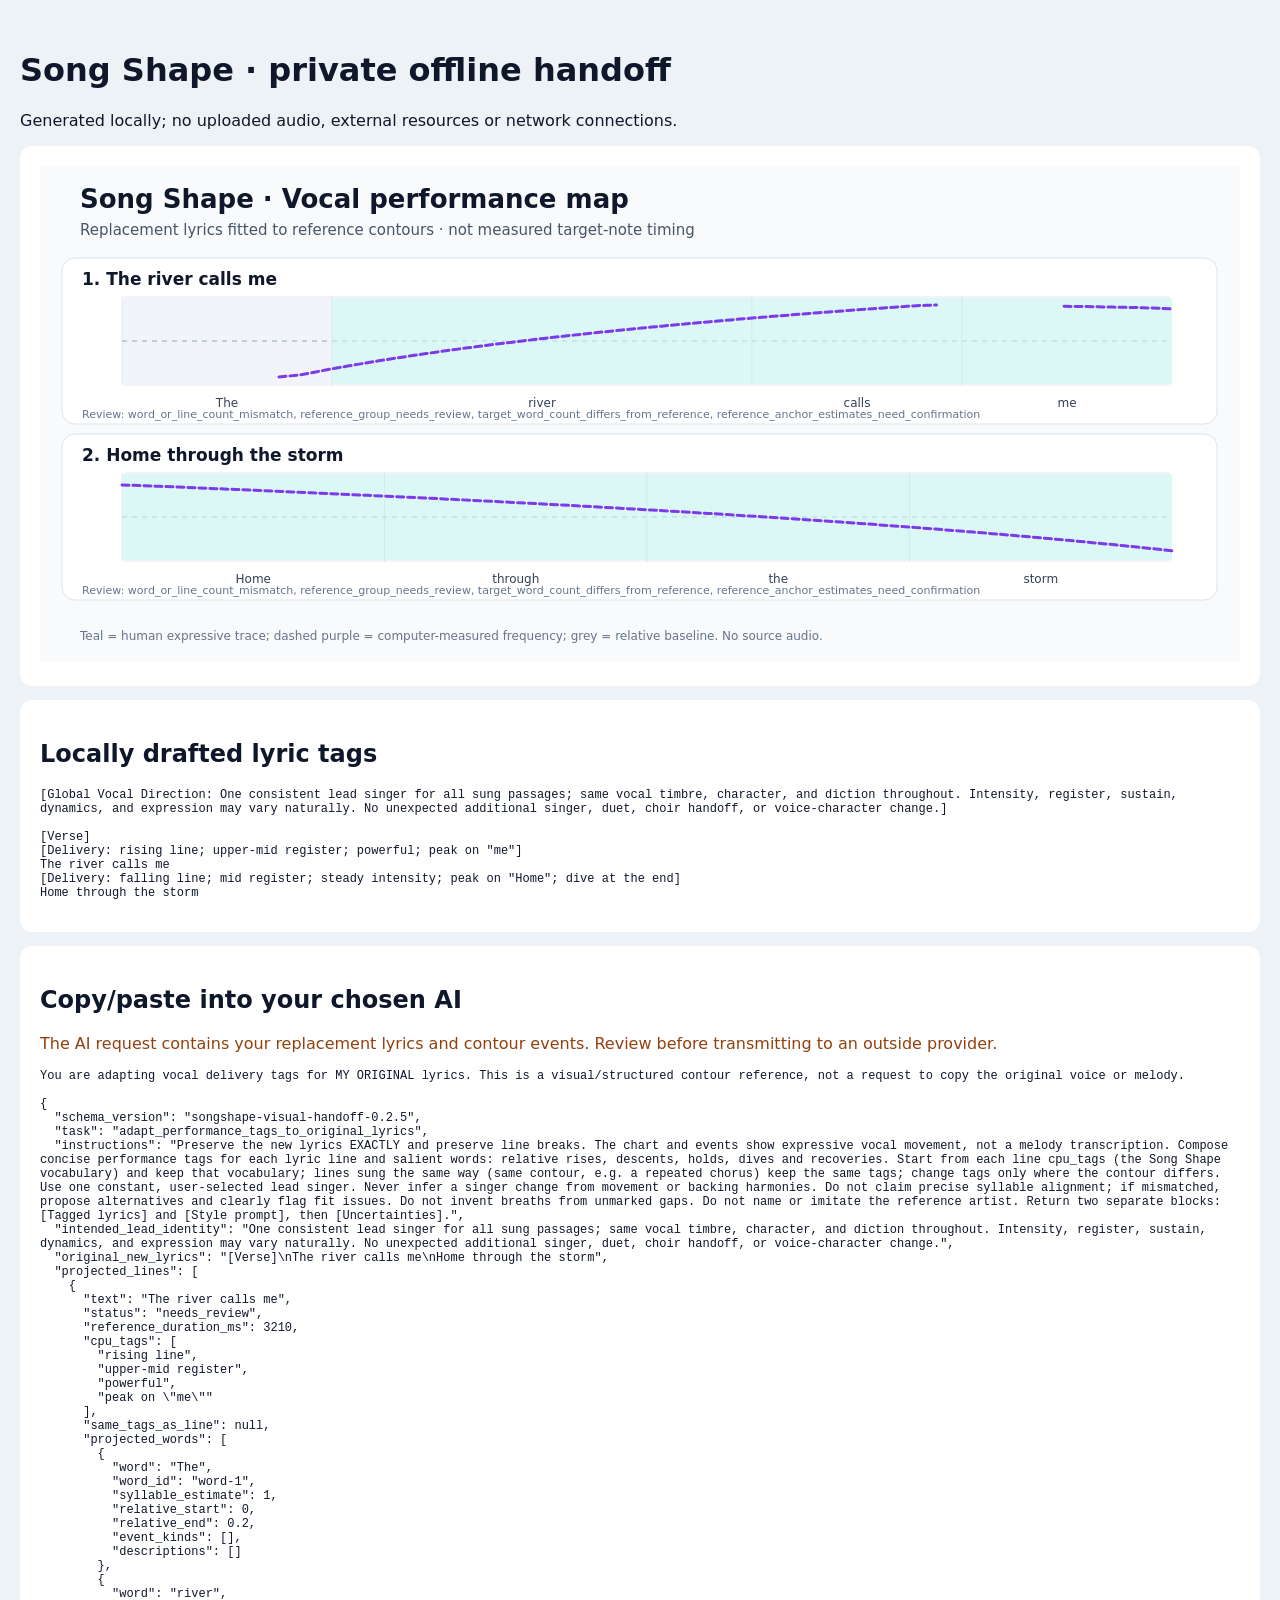
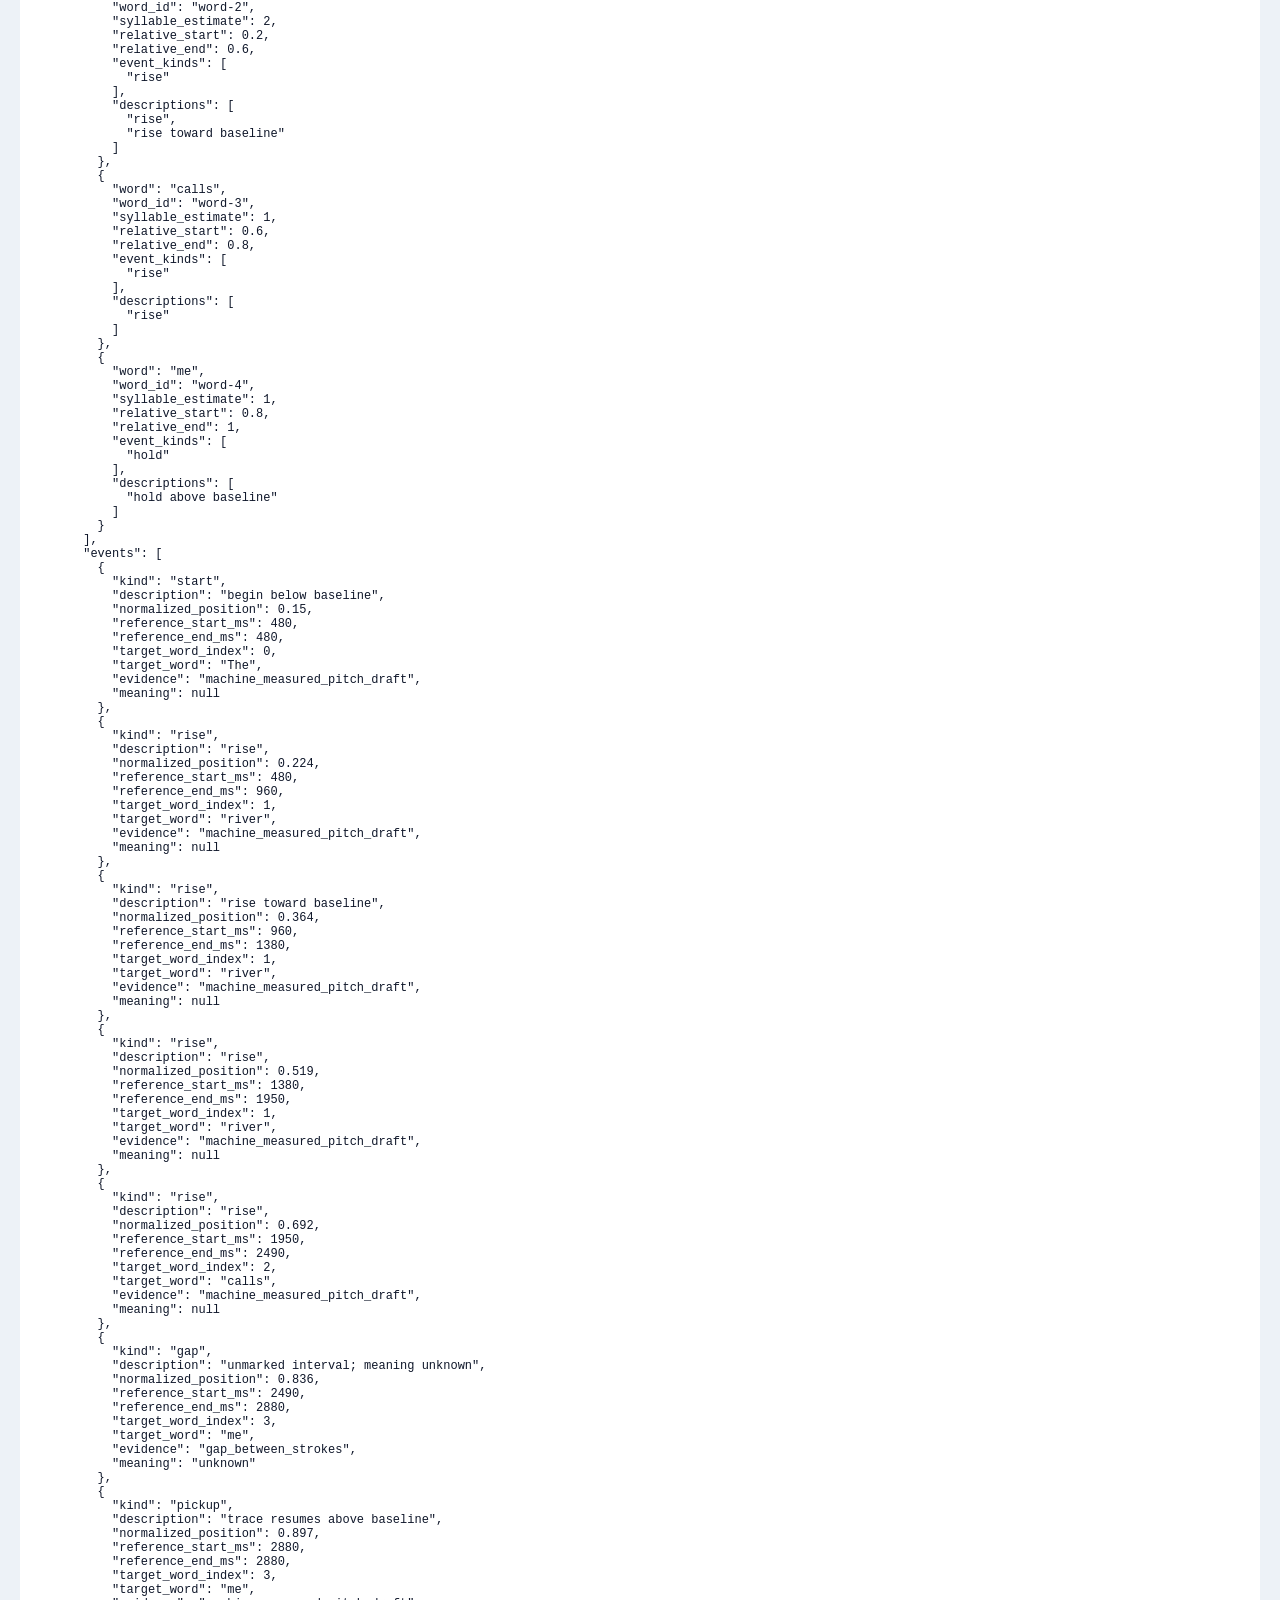
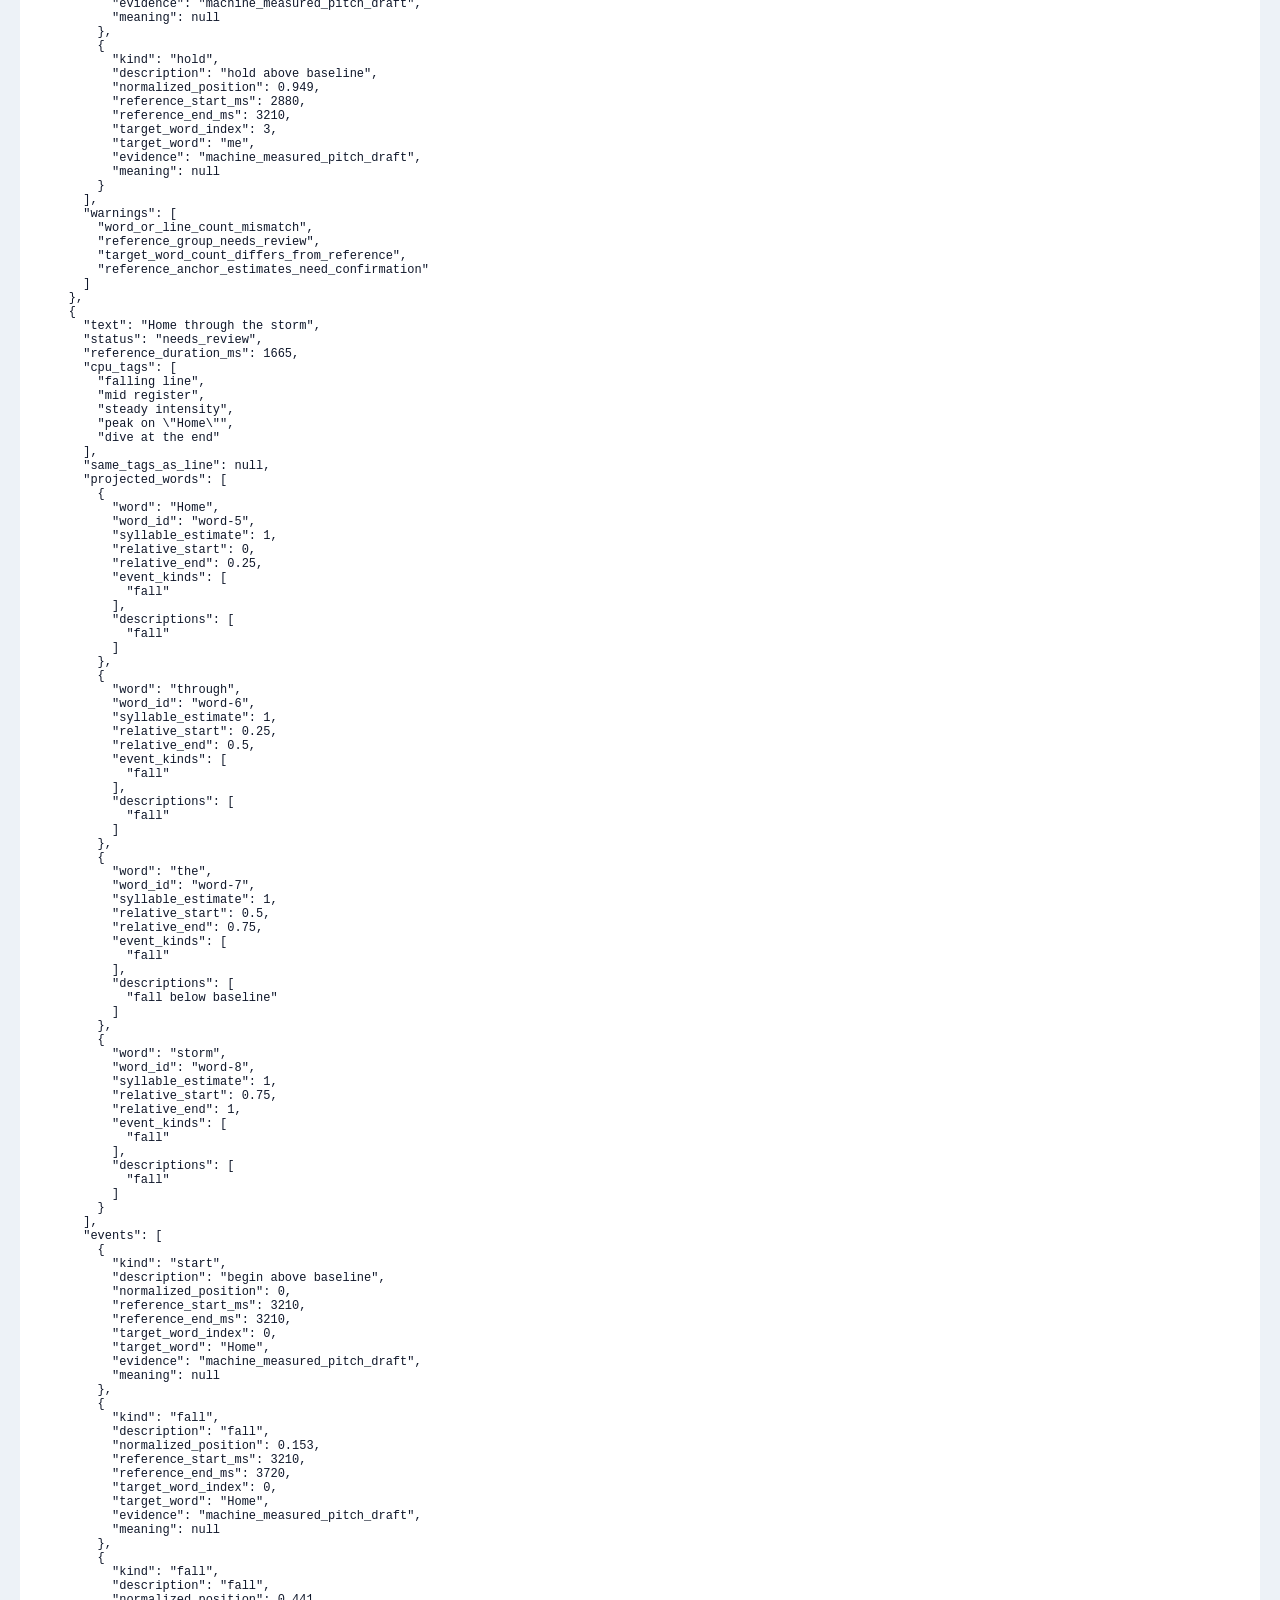
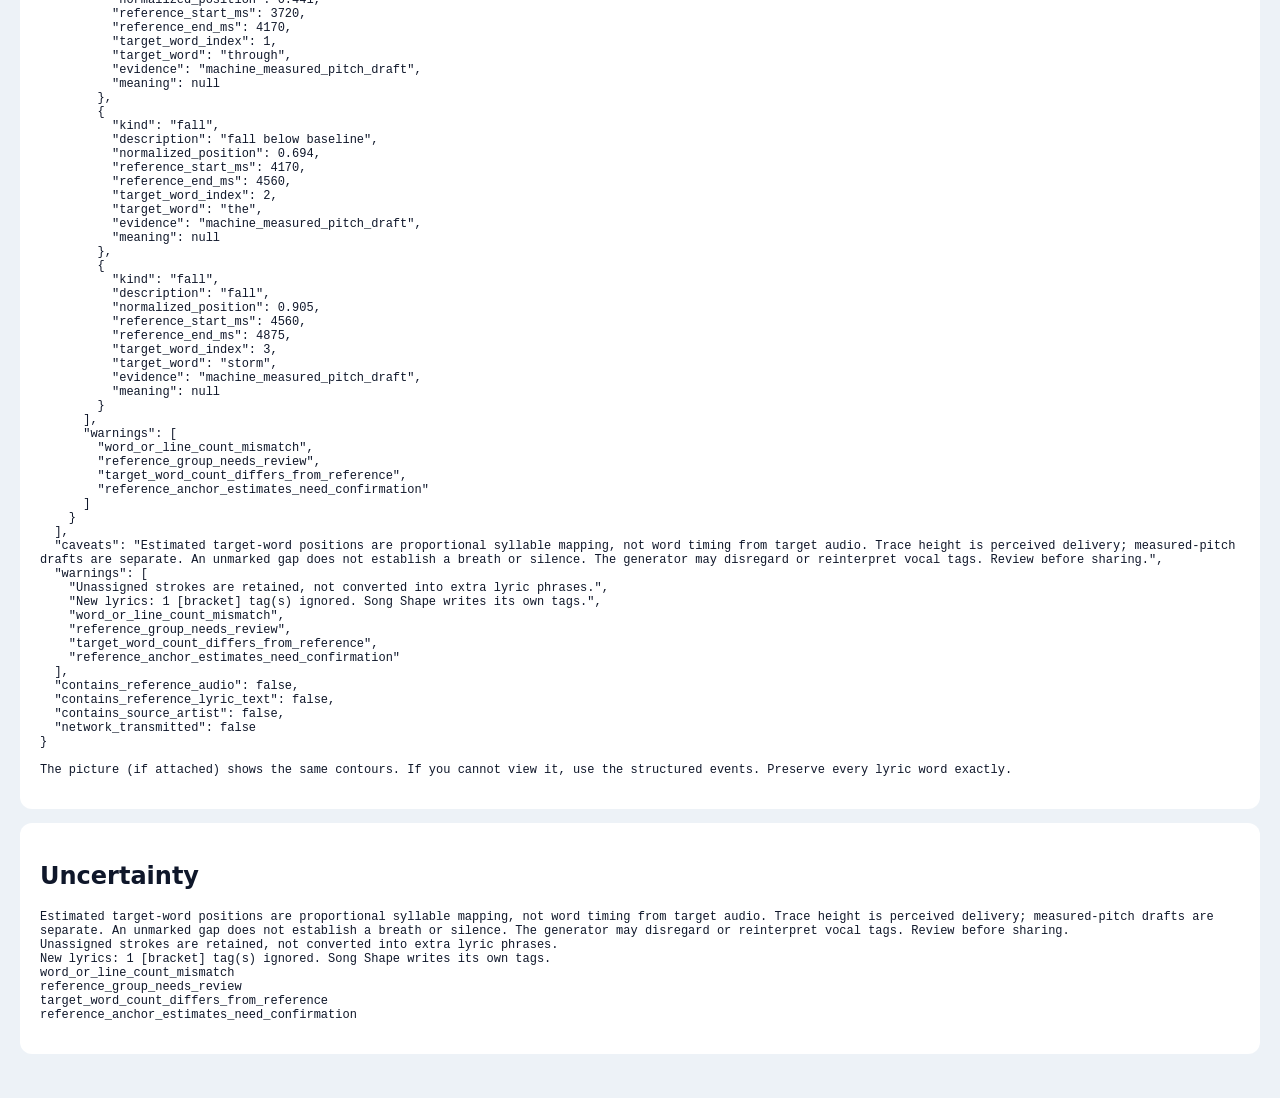
==== examples/automatic_demo/output/visual-handoff.html @ d505b474 "Song Shape v0.2.9 — first public release" ====
<!DOCTYPE html><html lang="en"><meta charset="utf-8"><title>Song Shape - visual vocal map</title><style>body{font-family:system-ui, sans-serif;background:#edf2f7;color:#0f172a;margin:20px auto;max-width:1240px;padding:10px}section{background:white;padding:20px;margin:14px 0;border-radius:12px}svg{width:100%;height:auto}pre{white-space:pre-wrap;overflow-wrap:anywhere;font-size:12px}.note{color:#92400e}</style><main><h1>Song Shape · private offline handoff</h1><p>Generated locally; no uploaded audio, external resources or network connections.</p><section><svg xmlns="http://www.w3.org/2000/svg" width="1200" height="496" viewBox="0 0 1200 496" role="img" aria-label="Song Shape expressive vocal contour for original lyrics">
<rect width="100%" height="100%" fill="#f8fafc"/>
<text x="40" y="42" font-size="26" font-weight="700" fill="#0f172a">Song Shape · Vocal performance map</text>
<text x="40" y="69" font-size="15" fill="#475569">Replacement lyrics fitted to reference contours · not measured target-note timing</text>
<rect x="22" y="92" width="1155" height="166" rx="13" fill="white" stroke="#dce5ed"/>
<text x="42" y="119" font-size="17" font-weight="600" fill="#0f172a">1. The river calls me</text>
<rect x="82" y="130" width="1050" height="90" rx="5" fill="#f1f5f9"/>
<path d="M82 175 H1132" stroke="#94a3b8" stroke-dasharray="5 5"/>
<line x1="82" y1="130" x2="82" y2="220" stroke="#64748b" stroke-opacity="0.13"/>
<line x1="292" y1="130" x2="292" y2="220" stroke="#64748b" stroke-opacity="0.13"/>
<rect x="292" y="132" width="420" height="86" fill="#ccfbf1" opacity="0.55"/>
<line x1="712" y1="130" x2="712" y2="220" stroke="#64748b" stroke-opacity="0.13"/>
<rect x="712" y="132" width="210" height="86" fill="#ccfbf1" opacity="0.55"/>
<line x1="922" y1="130" x2="922" y2="220" stroke="#64748b" stroke-opacity="0.13"/>
<rect x="922" y="132" width="210" height="86" fill="#ccfbf1" opacity="0.55"/>
<path d="M239.009 210.888 L248.822 209.981 L258.636 209.043 L268.449 207.335 L278.262 205.439 L288.075 203.591 L297.888 201.797 L307.701 200.057 L317.514 198.356 L327.327 196.697 L337.14 195.081 L346.953 193.506 L356.766 191.965 L366.579 190.463 L376.393 188.997 L386.206 187.559 L396.019 186.152 L405.832 184.776 L415.645 183.431 L425.458 182.108 L435.271 180.816 L445.084 179.55 L454.897 178.305 L464.71 177.084 L474.523 175.886 L484.336 174.711 L494.15 173.554 L503.963 172.42 L513.776 171.303 L523.589 170.206 L533.402 169.127 L543.215 168.067 L553.028 167.021 L562.841 165.995 L572.654 164.983 L582.467 163.986 L592.28 163.005 L602.093 162.039 L611.907 161.086 L621.72 160.147 L631.533 159.223 L641.346 158.31 L651.159 157.412 L660.972 156.525 L670.785 155.65 L680.598 154.786 L690.411 153.934 L700.224 153.091 L710.037 152.261 L719.85 151.441 L729.664 150.632 L739.477 149.833 L749.29 149.044 L759.103 148.262 L768.916 147.492 L778.729 146.729 L788.542 145.975 L798.355 145.23 L808.168 144.494 L817.981 143.766 L827.794 143.047 L837.607 142.334 L847.421 141.629 L857.234 140.932 L867.047 140.28 L876.86 139.65 L886.673 139.333 L896.486 139.032 M1024.056 140.347 L1033.869 140.439 L1043.682 140.533 L1053.495 140.714 L1063.308 140.907 L1073.121 141.1 L1082.935 141.295 L1092.748 141.483 L1102.561 141.718 L1112.374 142.024 L1122.187 142.439 L1132 142.965" fill="none" stroke="#7c3aed" stroke-width="3" stroke-dasharray="7 4" stroke-linecap="round"/>
<text x="187" y="241" text-anchor="middle" font-size="12" fill="#334155">The</text>
<text x="502" y="241" text-anchor="middle" font-size="12" fill="#334155">river</text>
<text x="817" y="241" text-anchor="middle" font-size="12" fill="#334155">calls</text>
<text x="1027" y="241" text-anchor="middle" font-size="12" fill="#334155">me</text>
<text x="42" y="252" font-size="11" fill="#64748b">Review: word_or_line_count_mismatch, reference_group_needs_review, target_word_count_differs_from_reference, reference_anchor_estimates_need_confirmation</text>
<rect x="22" y="268" width="1155" height="166" rx="13" fill="white" stroke="#dce5ed"/>
<text x="42" y="295" font-size="17" font-weight="600" fill="#0f172a">2. Home through the storm</text>
<rect x="82" y="306" width="1050" height="90" rx="5" fill="#f1f5f9"/>
<path d="M82 351 H1132" stroke="#94a3b8" stroke-dasharray="5 5"/>
<line x1="82" y1="306" x2="82" y2="396" stroke="#64748b" stroke-opacity="0.13"/>
<rect x="82" y="308" width="262.5" height="86" fill="#ccfbf1" opacity="0.55"/>
<line x1="344.5" y1="306" x2="344.5" y2="396" stroke="#64748b" stroke-opacity="0.13"/>
<rect x="344.5" y="308" width="262.5" height="86" fill="#ccfbf1" opacity="0.55"/>
<line x1="607" y1="306" x2="607" y2="396" stroke="#64748b" stroke-opacity="0.13"/>
<rect x="607" y="308" width="262.5" height="86" fill="#ccfbf1" opacity="0.55"/>
<line x1="869.5" y1="306" x2="869.5" y2="396" stroke="#64748b" stroke-opacity="0.13"/>
<rect x="869.5" y="308" width="262.5" height="86" fill="#ccfbf1" opacity="0.55"/>
<path d="M82 318.965 L100.919 319.612 L119.838 320.33 L138.757 321.096 L157.676 321.873 L176.595 322.661 L195.514 323.459 L214.432 324.265 L233.351 325.082 L252.27 325.909 L271.189 326.747 L290.108 327.596 L309.027 328.457 L327.946 329.328 L346.865 330.211 L365.784 331.105 L384.703 332.012 L403.622 332.932 L422.541 333.867 L441.459 334.815 L460.378 335.779 L479.297 336.756 L498.216 337.747 L517.135 338.752 L536.054 339.775 L554.973 340.813 L573.892 341.869 L592.811 342.941 L611.73 344.033 L630.649 345.143 L649.568 346.272 L668.486 347.422 L687.405 348.593 L706.324 349.784 L725.243 350.997 L744.162 352.231 L763.081 353.491 L782 354.776 L800.919 356.089 L819.838 357.428 L838.757 358.798 L857.676 360.195 L876.595 361.622 L895.514 363.079 L914.432 364.57 L933.351 366.098 L952.27 367.662 L971.189 369.262 L990.108 370.909 L1009.027 372.594 L1027.946 374.326 L1046.865 376.106 L1065.784 377.939 L1084.703 379.82 L1103.622 381.758 L1122.541 383.748 L1132 384.777" fill="none" stroke="#7c3aed" stroke-width="3" stroke-dasharray="7 4" stroke-linecap="round"/>
<text x="213.25" y="417" text-anchor="middle" font-size="12" fill="#334155">Home</text>
<text x="475.75" y="417" text-anchor="middle" font-size="12" fill="#334155">through</text>
<text x="738.25" y="417" text-anchor="middle" font-size="12" fill="#334155">the</text>
<text x="1000.75" y="417" text-anchor="middle" font-size="12" fill="#334155">storm</text>
<text x="42" y="428" font-size="11" fill="#64748b">Review: word_or_line_count_mismatch, reference_group_needs_review, target_word_count_differs_from_reference, reference_anchor_estimates_need_confirmation</text>
<text x="40" y="474" fill="#64748b" font-size="12">Teal = human expressive trace; dashed purple = computer-measured frequency; grey = relative baseline. No source audio.</text></svg></section><section><h2>Locally drafted lyric tags</h2><pre>[Global Vocal Direction: One consistent lead singer for all sung passages; same vocal timbre, character, and diction throughout. Intensity, register, sustain, dynamics, and expression may vary naturally. No unexpected additional singer, duet, choir handoff, or voice-character change.]

[Verse]
[Delivery: rising line; upper-mid register; powerful; peak on &quot;me&quot;]
The river calls me
[Delivery: falling line; mid register; steady intensity; peak on &quot;Home&quot;; dive at the end]
Home through the storm</pre></section><section><h2>Copy/paste into your chosen AI</h2><p class="note">The AI request contains your replacement lyrics and contour events. Review before transmitting to an outside provider.</p><pre>You are adapting vocal delivery tags for MY ORIGINAL lyrics. This is a visual/structured contour reference, not a request to copy the original voice or melody.

{
  &quot;schema_version&quot;: &quot;songshape-visual-handoff-0.2.5&quot;,
  &quot;task&quot;: &quot;adapt_performance_tags_to_original_lyrics&quot;,
  &quot;instructions&quot;: &quot;Preserve the new lyrics EXACTLY and preserve line breaks. The chart and events show expressive vocal movement, not a melody transcription. Compose concise performance tags for each lyric line and salient words: relative rises, descents, holds, dives and recoveries. Start from each line cpu_tags (the Song Shape vocabulary) and keep that vocabulary; lines sung the same way (same contour, e.g. a repeated chorus) keep the same tags; change tags only where the contour differs. Use one constant, user-selected lead singer. Never infer a singer change from movement or backing harmonies. Do not claim precise syllable alignment; if mismatched, propose alternatives and clearly flag fit issues. Do not invent breaths from unmarked gaps. Do not name or imitate the reference artist. Return two separate blocks: [Tagged lyrics] and [Style prompt], then [Uncertainties].&quot;,
  &quot;intended_lead_identity&quot;: &quot;One consistent lead singer for all sung passages; same vocal timbre, character, and diction throughout. Intensity, register, sustain, dynamics, and expression may vary naturally. No unexpected additional singer, duet, choir handoff, or voice-character change.&quot;,
  &quot;original_new_lyrics&quot;: &quot;[Verse]\nThe river calls me\nHome through the storm&quot;,
  &quot;projected_lines&quot;: [
    {
      &quot;text&quot;: &quot;The river calls me&quot;,
      &quot;status&quot;: &quot;needs_review&quot;,
      &quot;reference_duration_ms&quot;: 3210,
      &quot;cpu_tags&quot;: [
        &quot;rising line&quot;,
        &quot;upper-mid register&quot;,
        &quot;powerful&quot;,
        &quot;peak on \&quot;me\&quot;&quot;
      ],
      &quot;same_tags_as_line&quot;: null,
      &quot;projected_words&quot;: [
        {
          &quot;word&quot;: &quot;The&quot;,
          &quot;word_id&quot;: &quot;word-1&quot;,
          &quot;syllable_estimate&quot;: 1,
          &quot;relative_start&quot;: 0,
          &quot;relative_end&quot;: 0.2,
          &quot;event_kinds&quot;: [],
          &quot;descriptions&quot;: []
        },
        {
          &quot;word&quot;: &quot;river&quot;,
          &quot;word_id&quot;: &quot;word-2&quot;,
          &quot;syllable_estimate&quot;: 2,
          &quot;relative_start&quot;: 0.2,
          &quot;relative_end&quot;: 0.6,
          &quot;event_kinds&quot;: [
            &quot;rise&quot;
          ],
          &quot;descriptions&quot;: [
            &quot;rise&quot;,
            &quot;rise toward baseline&quot;
          ]
        },
        {
          &quot;word&quot;: &quot;calls&quot;,
          &quot;word_id&quot;: &quot;word-3&quot;,
          &quot;syllable_estimate&quot;: 1,
          &quot;relative_start&quot;: 0.6,
          &quot;relative_end&quot;: 0.8,
          &quot;event_kinds&quot;: [
            &quot;rise&quot;
          ],
          &quot;descriptions&quot;: [
            &quot;rise&quot;
          ]
        },
        {
          &quot;word&quot;: &quot;me&quot;,
          &quot;word_id&quot;: &quot;word-4&quot;,
          &quot;syllable_estimate&quot;: 1,
          &quot;relative_start&quot;: 0.8,
          &quot;relative_end&quot;: 1,
          &quot;event_kinds&quot;: [
            &quot;hold&quot;
          ],
          &quot;descriptions&quot;: [
            &quot;hold above baseline&quot;
          ]
        }
      ],
      &quot;events&quot;: [
        {
          &quot;kind&quot;: &quot;start&quot;,
          &quot;description&quot;: &quot;begin below baseline&quot;,
          &quot;normalized_position&quot;: 0.15,
          &quot;reference_start_ms&quot;: 480,
          &quot;reference_end_ms&quot;: 480,
          &quot;target_word_index&quot;: 0,
          &quot;target_word&quot;: &quot;The&quot;,
          &quot;evidence&quot;: &quot;machine_measured_pitch_draft&quot;,
          &quot;meaning&quot;: null
        },
        {
          &quot;kind&quot;: &quot;rise&quot;,
          &quot;description&quot;: &quot;rise&quot;,
          &quot;normalized_position&quot;: 0.224,
          &quot;reference_start_ms&quot;: 480,
          &quot;reference_end_ms&quot;: 960,
          &quot;target_word_index&quot;: 1,
          &quot;target_word&quot;: &quot;river&quot;,
          &quot;evidence&quot;: &quot;machine_measured_pitch_draft&quot;,
          &quot;meaning&quot;: null
        },
        {
          &quot;kind&quot;: &quot;rise&quot;,
          &quot;description&quot;: &quot;rise toward baseline&quot;,
          &quot;normalized_position&quot;: 0.364,
          &quot;reference_start_ms&quot;: 960,
          &quot;reference_end_ms&quot;: 1380,
          &quot;target_word_index&quot;: 1,
          &quot;target_word&quot;: &quot;river&quot;,
          &quot;evidence&quot;: &quot;machine_measured_pitch_draft&quot;,
          &quot;meaning&quot;: null
        },
        {
          &quot;kind&quot;: &quot;rise&quot;,
          &quot;description&quot;: &quot;rise&quot;,
          &quot;normalized_position&quot;: 0.519,
          &quot;reference_start_ms&quot;: 1380,
          &quot;reference_end_ms&quot;: 1950,
          &quot;target_word_index&quot;: 1,
          &quot;target_word&quot;: &quot;river&quot;,
          &quot;evidence&quot;: &quot;machine_measured_pitch_draft&quot;,
          &quot;meaning&quot;: null
        },
        {
          &quot;kind&quot;: &quot;rise&quot;,
          &quot;description&quot;: &quot;rise&quot;,
          &quot;normalized_position&quot;: 0.692,
          &quot;reference_start_ms&quot;: 1950,
          &quot;reference_end_ms&quot;: 2490,
          &quot;target_word_index&quot;: 2,
          &quot;target_word&quot;: &quot;calls&quot;,
          &quot;evidence&quot;: &quot;machine_measured_pitch_draft&quot;,
          &quot;meaning&quot;: null
        },
        {
          &quot;kind&quot;: &quot;gap&quot;,
          &quot;description&quot;: &quot;unmarked interval; meaning unknown&quot;,
          &quot;normalized_position&quot;: 0.836,
          &quot;reference_start_ms&quot;: 2490,
          &quot;reference_end_ms&quot;: 2880,
          &quot;target_word_index&quot;: 3,
          &quot;target_word&quot;: &quot;me&quot;,
          &quot;evidence&quot;: &quot;gap_between_strokes&quot;,
          &quot;meaning&quot;: &quot;unknown&quot;
        },
        {
          &quot;kind&quot;: &quot;pickup&quot;,
          &quot;description&quot;: &quot;trace resumes above baseline&quot;,
          &quot;normalized_position&quot;: 0.897,
          &quot;reference_start_ms&quot;: 2880,
          &quot;reference_end_ms&quot;: 2880,
          &quot;target_word_index&quot;: 3,
          &quot;target_word&quot;: &quot;me&quot;,
          &quot;evidence&quot;: &quot;machine_measured_pitch_draft&quot;,
          &quot;meaning&quot;: null
        },
        {
          &quot;kind&quot;: &quot;hold&quot;,
          &quot;description&quot;: &quot;hold above baseline&quot;,
          &quot;normalized_position&quot;: 0.949,
          &quot;reference_start_ms&quot;: 2880,
          &quot;reference_end_ms&quot;: 3210,
          &quot;target_word_index&quot;: 3,
          &quot;target_word&quot;: &quot;me&quot;,
          &quot;evidence&quot;: &quot;machine_measured_pitch_draft&quot;,
          &quot;meaning&quot;: null
        }
      ],
      &quot;warnings&quot;: [
        &quot;word_or_line_count_mismatch&quot;,
        &quot;reference_group_needs_review&quot;,
        &quot;target_word_count_differs_from_reference&quot;,
        &quot;reference_anchor_estimates_need_confirmation&quot;
      ]
    },
    {
      &quot;text&quot;: &quot;Home through the storm&quot;,
      &quot;status&quot;: &quot;needs_review&quot;,
      &quot;reference_duration_ms&quot;: 1665,
      &quot;cpu_tags&quot;: [
        &quot;falling line&quot;,
        &quot;mid register&quot;,
        &quot;steady intensity&quot;,
        &quot;peak on \&quot;Home\&quot;&quot;,
        &quot;dive at the end&quot;
      ],
      &quot;same_tags_as_line&quot;: null,
      &quot;projected_words&quot;: [
        {
          &quot;word&quot;: &quot;Home&quot;,
          &quot;word_id&quot;: &quot;word-5&quot;,
          &quot;syllable_estimate&quot;: 1,
          &quot;relative_start&quot;: 0,
          &quot;relative_end&quot;: 0.25,
          &quot;event_kinds&quot;: [
            &quot;fall&quot;
          ],
          &quot;descriptions&quot;: [
            &quot;fall&quot;
          ]
        },
        {
          &quot;word&quot;: &quot;through&quot;,
          &quot;word_id&quot;: &quot;word-6&quot;,
          &quot;syllable_estimate&quot;: 1,
          &quot;relative_start&quot;: 0.25,
          &quot;relative_end&quot;: 0.5,
          &quot;event_kinds&quot;: [
            &quot;fall&quot;
          ],
          &quot;descriptions&quot;: [
            &quot;fall&quot;
          ]
        },
        {
          &quot;word&quot;: &quot;the&quot;,
          &quot;word_id&quot;: &quot;word-7&quot;,
          &quot;syllable_estimate&quot;: 1,
          &quot;relative_start&quot;: 0.5,
          &quot;relative_end&quot;: 0.75,
          &quot;event_kinds&quot;: [
            &quot;fall&quot;
          ],
          &quot;descriptions&quot;: [
            &quot;fall below baseline&quot;
          ]
        },
        {
          &quot;word&quot;: &quot;storm&quot;,
          &quot;word_id&quot;: &quot;word-8&quot;,
          &quot;syllable_estimate&quot;: 1,
          &quot;relative_start&quot;: 0.75,
          &quot;relative_end&quot;: 1,
          &quot;event_kinds&quot;: [
            &quot;fall&quot;
          ],
          &quot;descriptions&quot;: [
            &quot;fall&quot;
          ]
        }
      ],
      &quot;events&quot;: [
        {
          &quot;kind&quot;: &quot;start&quot;,
          &quot;description&quot;: &quot;begin above baseline&quot;,
          &quot;normalized_position&quot;: 0,
          &quot;reference_start_ms&quot;: 3210,
          &quot;reference_end_ms&quot;: 3210,
          &quot;target_word_index&quot;: 0,
          &quot;target_word&quot;: &quot;Home&quot;,
          &quot;evidence&quot;: &quot;machine_measured_pitch_draft&quot;,
          &quot;meaning&quot;: null
        },
        {
          &quot;kind&quot;: &quot;fall&quot;,
          &quot;description&quot;: &quot;fall&quot;,
          &quot;normalized_position&quot;: 0.153,
          &quot;reference_start_ms&quot;: 3210,
          &quot;reference_end_ms&quot;: 3720,
          &quot;target_word_index&quot;: 0,
          &quot;target_word&quot;: &quot;Home&quot;,
          &quot;evidence&quot;: &quot;machine_measured_pitch_draft&quot;,
          &quot;meaning&quot;: null
        },
        {
          &quot;kind&quot;: &quot;fall&quot;,
          &quot;description&quot;: &quot;fall&quot;,
          &quot;normalized_position&quot;: 0.441,
          &quot;reference_start_ms&quot;: 3720,
          &quot;reference_end_ms&quot;: 4170,
          &quot;target_word_index&quot;: 1,
          &quot;target_word&quot;: &quot;through&quot;,
          &quot;evidence&quot;: &quot;machine_measured_pitch_draft&quot;,
          &quot;meaning&quot;: null
        },
        {
          &quot;kind&quot;: &quot;fall&quot;,
          &quot;description&quot;: &quot;fall below baseline&quot;,
          &quot;normalized_position&quot;: 0.694,
          &quot;reference_start_ms&quot;: 4170,
          &quot;reference_end_ms&quot;: 4560,
          &quot;target_word_index&quot;: 2,
          &quot;target_word&quot;: &quot;the&quot;,
          &quot;evidence&quot;: &quot;machine_measured_pitch_draft&quot;,
          &quot;meaning&quot;: null
        },
        {
          &quot;kind&quot;: &quot;fall&quot;,
          &quot;description&quot;: &quot;fall&quot;,
          &quot;normalized_position&quot;: 0.905,
          &quot;reference_start_ms&quot;: 4560,
          &quot;reference_end_ms&quot;: 4875,
          &quot;target_word_index&quot;: 3,
          &quot;target_word&quot;: &quot;storm&quot;,
          &quot;evidence&quot;: &quot;machine_measured_pitch_draft&quot;,
          &quot;meaning&quot;: null
        }
      ],
      &quot;warnings&quot;: [
        &quot;word_or_line_count_mismatch&quot;,
        &quot;reference_group_needs_review&quot;,
        &quot;target_word_count_differs_from_reference&quot;,
        &quot;reference_anchor_estimates_need_confirmation&quot;
      ]
    }
  ],
  &quot;caveats&quot;: &quot;Estimated target-word positions are proportional syllable mapping, not word timing from target audio. Trace height is perceived delivery; measured-pitch drafts are separate. An unmarked gap does not establish a breath or silence. The generator may disregard or reinterpret vocal tags. Review before sharing.&quot;,
  &quot;warnings&quot;: [
    &quot;Unassigned strokes are retained, not converted into extra lyric phrases.&quot;,
    &quot;New lyrics: 1 [bracket] tag(s) ignored. Song Shape writes its own tags.&quot;,
    &quot;word_or_line_count_mismatch&quot;,
    &quot;reference_group_needs_review&quot;,
    &quot;target_word_count_differs_from_reference&quot;,
    &quot;reference_anchor_estimates_need_confirmation&quot;
  ],
  &quot;contains_reference_audio&quot;: false,
  &quot;contains_reference_lyric_text&quot;: false,
  &quot;contains_source_artist&quot;: false,
  &quot;network_transmitted&quot;: false
}

The picture (if attached) shows the same contours. If you cannot view it, use the structured events. Preserve every lyric word exactly.</pre></section><section><h2>Uncertainty</h2><pre>Estimated target-word positions are proportional syllable mapping, not word timing from target audio. Trace height is perceived delivery; measured-pitch drafts are separate. An unmarked gap does not establish a breath or silence. The generator may disregard or reinterpret vocal tags. Review before sharing.
Unassigned strokes are retained, not converted into extra lyric phrases.
New lyrics: 1 [bracket] tag(s) ignored. Song Shape writes its own tags.
word_or_line_count_mismatch
reference_group_needs_review
target_word_count_differs_from_reference
reference_anchor_estimates_need_confirmation</pre></section></main></html>
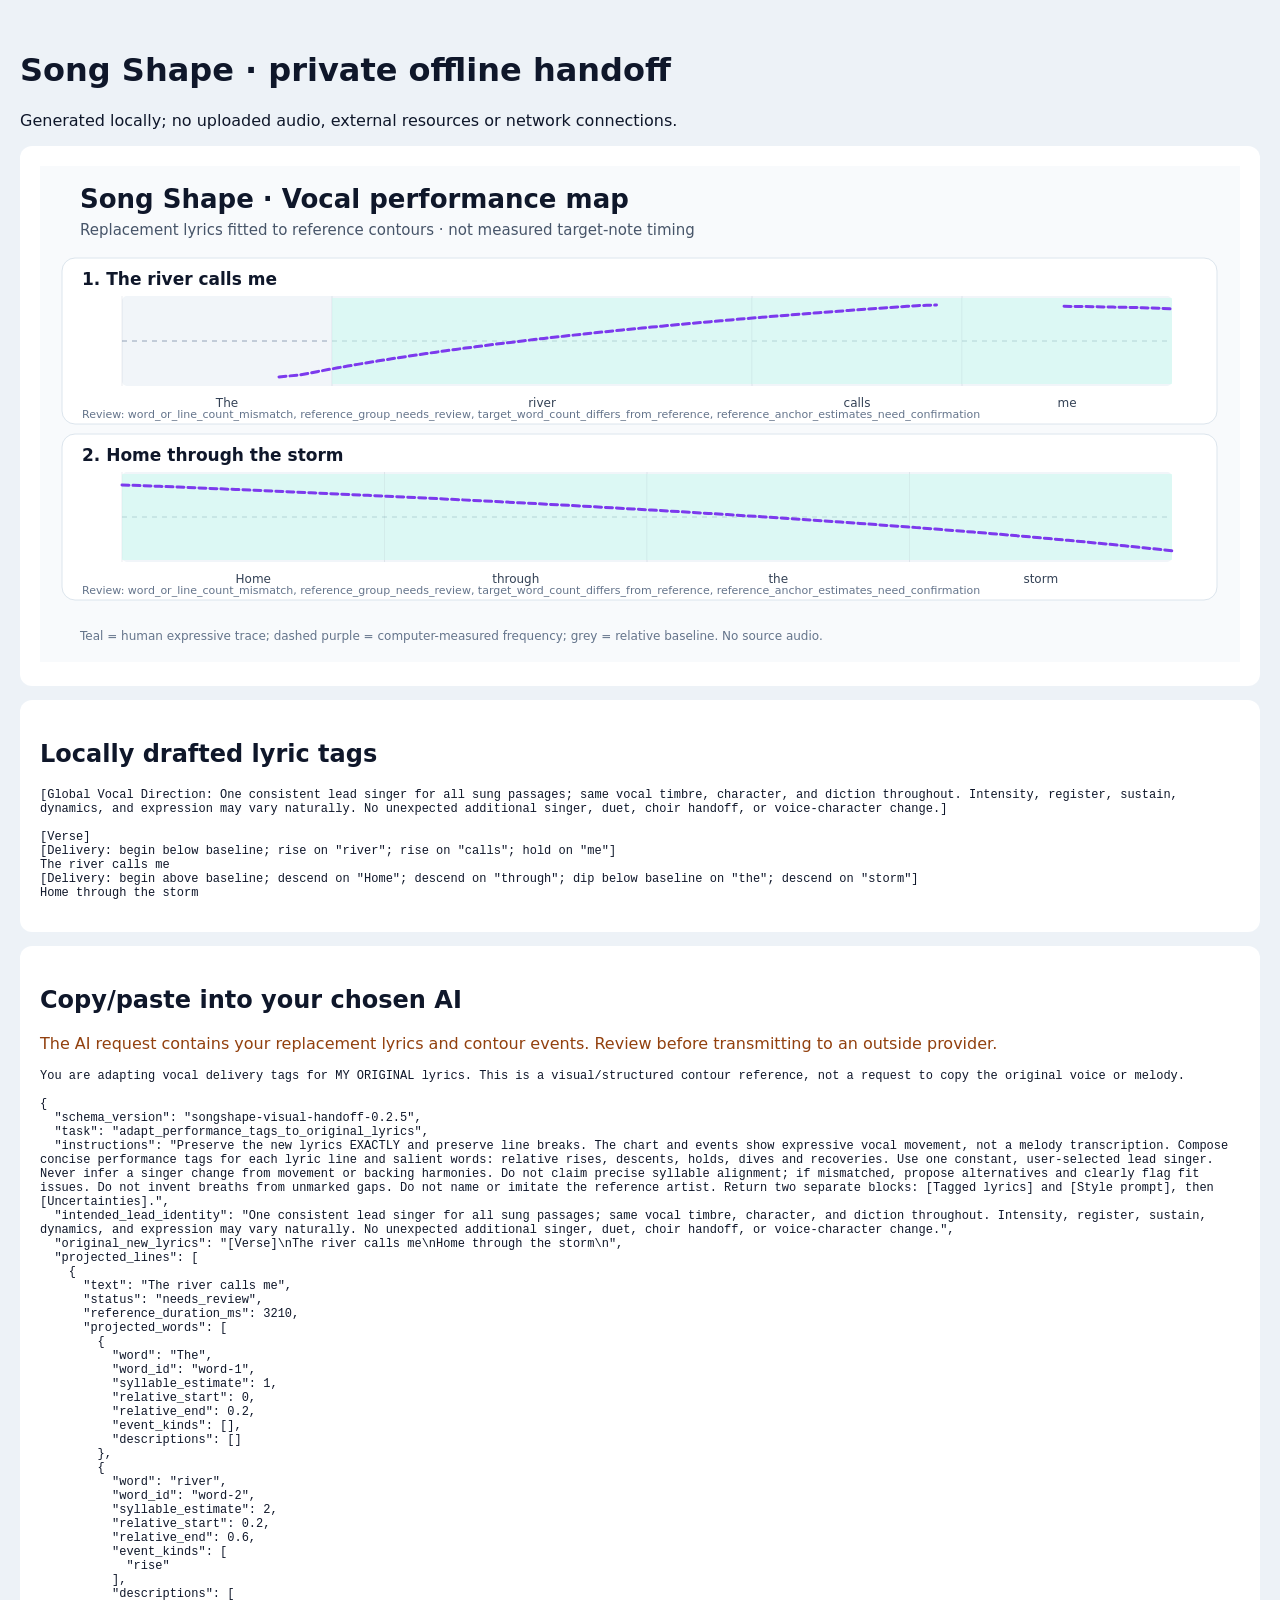
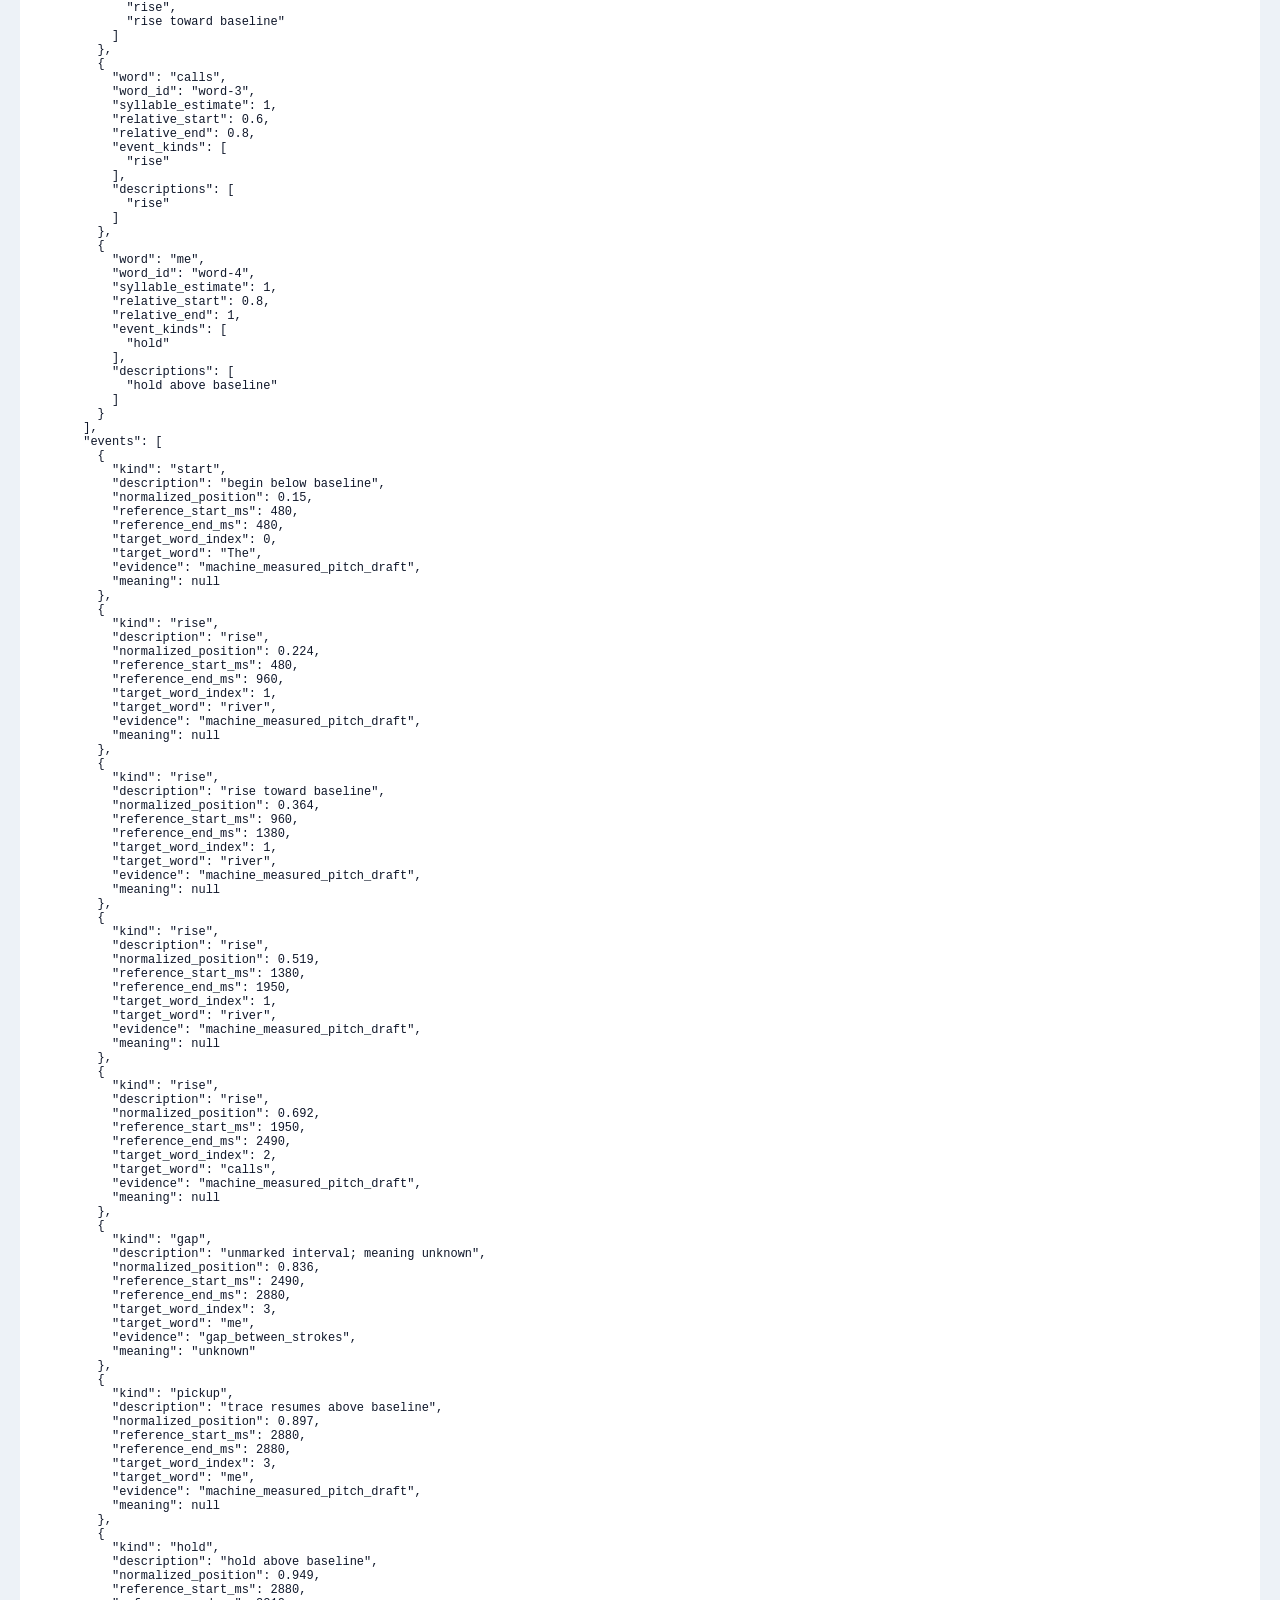
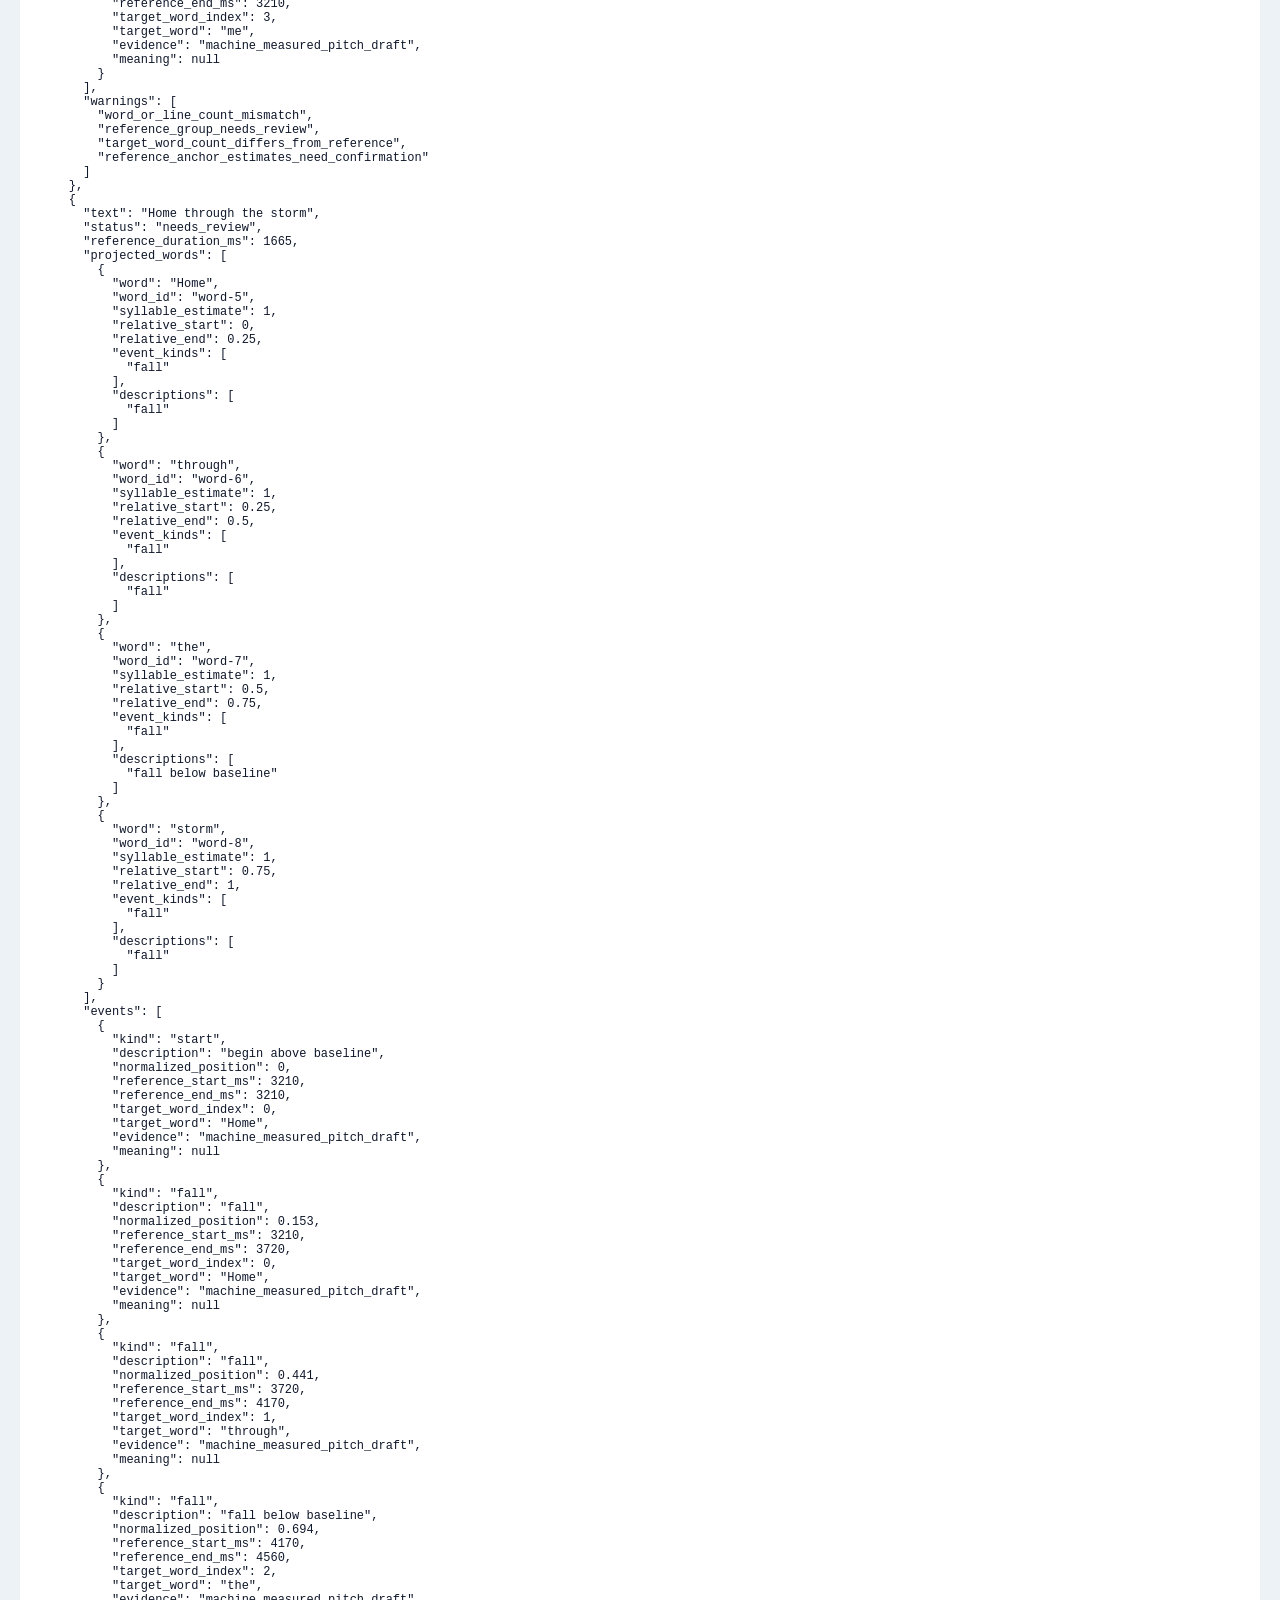
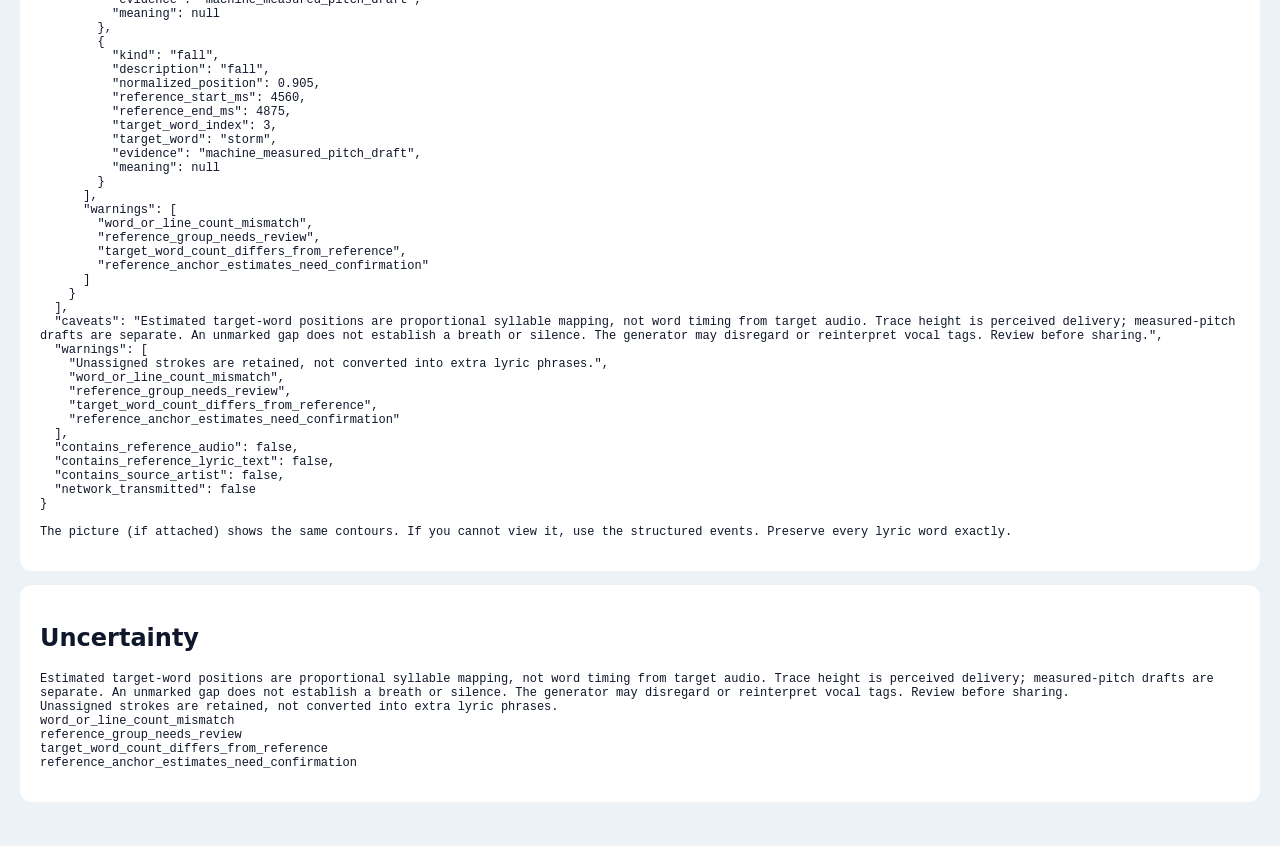
==== commit 84d8cc64: "Song Shape v0.2.11-dev (fix7): guided 1-10 flow, tap anchoring, singer range, export cleanup" ====
--- a/examples/automatic_demo/output/visual-handoff.html
+++ b/examples/automatic_demo/output/visual-handoff.html
@@ -40,29 +40,23 @@
 <text x="40" y="474" fill="#64748b" font-size="12">Teal = human expressive trace; dashed purple = computer-measured frequency; grey = relative baseline. No source audio.</text></svg></section><section><h2>Locally drafted lyric tags</h2><pre>[Global Vocal Direction: One consistent lead singer for all sung passages; same vocal timbre, character, and diction throughout. Intensity, register, sustain, dynamics, and expression may vary naturally. No unexpected additional singer, duet, choir handoff, or voice-character change.]
 
 [Verse]
-[Delivery: rising line; upper-mid register; powerful; peak on &quot;me&quot;]
+[Delivery: begin below baseline; rise on &quot;river&quot;; rise on &quot;calls&quot;; hold on &quot;me&quot;]
 The river calls me
-[Delivery: falling line; mid register; steady intensity; peak on &quot;Home&quot;; dive at the end]
-Home through the storm</pre></section><section><h2>Copy/paste into your chosen AI</h2><p class="note">The AI request contains your replacement lyrics and contour events. Review before transmitting to an outside provider.</p><pre>You are adapting vocal delivery tags for MY ORIGINAL lyrics. This is a visual/structured contour reference, not a request to copy the original voice or melody.
+[Delivery: begin above baseline; descend on &quot;Home&quot;; descend on &quot;through&quot;; dip below baseline on &quot;the&quot;; descend on &quot;storm&quot;]
+Home through the storm
+</pre></section><section><h2>Copy/paste into your chosen AI</h2><p class="note">The AI request contains your replacement lyrics and contour events. Review before transmitting to an outside provider.</p><pre>You are adapting vocal delivery tags for MY ORIGINAL lyrics. This is a visual/structured contour reference, not a request to copy the original voice or melody.
 
 {
   &quot;schema_version&quot;: &quot;songshape-visual-handoff-0.2.5&quot;,
   &quot;task&quot;: &quot;adapt_performance_tags_to_original_lyrics&quot;,
-  &quot;instructions&quot;: &quot;Preserve the new lyrics EXACTLY and preserve line breaks. The chart and events show expressive vocal movement, not a melody transcription. Compose concise performance tags for each lyric line and salient words: relative rises, descents, holds, dives and recoveries. Start from each line cpu_tags (the Song Shape vocabulary) and keep that vocabulary; lines sung the same way (same contour, e.g. a repeated chorus) keep the same tags; change tags only where the contour differs. Use one constant, user-selected lead singer. Never infer a singer change from movement or backing harmonies. Do not claim precise syllable alignment; if mismatched, propose alternatives and clearly flag fit issues. Do not invent breaths from unmarked gaps. Do not name or imitate the reference artist. Return two separate blocks: [Tagged lyrics] and [Style prompt], then [Uncertainties].&quot;,
+  &quot;instructions&quot;: &quot;Preserve the new lyrics EXACTLY and preserve line breaks. The chart and events show expressive vocal movement, not a melody transcription. Compose concise performance tags for each lyric line and salient words: relative rises, descents, holds, dives and recoveries. Use one constant, user-selected lead singer. Never infer a singer change from movement or backing harmonies. Do not claim precise syllable alignment; if mismatched, propose alternatives and clearly flag fit issues. Do not invent breaths from unmarked gaps. Do not name or imitate the reference artist. Return two separate blocks: [Tagged lyrics] and [Style prompt], then [Uncertainties].&quot;,
   &quot;intended_lead_identity&quot;: &quot;One consistent lead singer for all sung passages; same vocal timbre, character, and diction throughout. Intensity, register, sustain, dynamics, and expression may vary naturally. No unexpected additional singer, duet, choir handoff, or voice-character change.&quot;,
-  &quot;original_new_lyrics&quot;: &quot;[Verse]\nThe river calls me\nHome through the storm&quot;,
+  &quot;original_new_lyrics&quot;: &quot;[Verse]\nThe river calls me\nHome through the storm\n&quot;,
   &quot;projected_lines&quot;: [
     {
       &quot;text&quot;: &quot;The river calls me&quot;,
       &quot;status&quot;: &quot;needs_review&quot;,
       &quot;reference_duration_ms&quot;: 3210,
-      &quot;cpu_tags&quot;: [
-        &quot;rising line&quot;,
-        &quot;upper-mid register&quot;,
-        &quot;powerful&quot;,
-        &quot;peak on \&quot;me\&quot;&quot;
-      ],
-      &quot;same_tags_as_line&quot;: null,
       &quot;projected_words&quot;: [
         {
           &quot;word&quot;: &quot;The&quot;,
@@ -215,14 +209,6 @@
       &quot;text&quot;: &quot;Home through the storm&quot;,
       &quot;status&quot;: &quot;needs_review&quot;,
       &quot;reference_duration_ms&quot;: 1665,
-      &quot;cpu_tags&quot;: [
-        &quot;falling line&quot;,
-        &quot;mid register&quot;,
-        &quot;steady intensity&quot;,
-        &quot;peak on \&quot;Home\&quot;&quot;,
-        &quot;dive at the end&quot;
-      ],
-      &quot;same_tags_as_line&quot;: null,
       &quot;projected_words&quot;: [
         {
           &quot;word&quot;: &quot;Home&quot;,
@@ -345,7 +331,6 @@
   &quot;caveats&quot;: &quot;Estimated target-word positions are proportional syllable mapping, not word timing from target audio. Trace height is perceived delivery; measured-pitch drafts are separate. An unmarked gap does not establish a breath or silence. The generator may disregard or reinterpret vocal tags. Review before sharing.&quot;,
   &quot;warnings&quot;: [
     &quot;Unassigned strokes are retained, not converted into extra lyric phrases.&quot;,
-    &quot;New lyrics: 1 [bracket] tag(s) ignored. Song Shape writes its own tags.&quot;,
     &quot;word_or_line_count_mismatch&quot;,
     &quot;reference_group_needs_review&quot;,
     &quot;target_word_count_differs_from_reference&quot;,
@@ -359,7 +344,6 @@
 
 The picture (if attached) shows the same contours. If you cannot view it, use the structured events. Preserve every lyric word exactly.</pre></section><section><h2>Uncertainty</h2><pre>Estimated target-word positions are proportional syllable mapping, not word timing from target audio. Trace height is perceived delivery; measured-pitch drafts are separate. An unmarked gap does not establish a breath or silence. The generator may disregard or reinterpret vocal tags. Review before sharing.
 Unassigned strokes are retained, not converted into extra lyric phrases.
-New lyrics: 1 [bracket] tag(s) ignored. Song Shape writes its own tags.
 word_or_line_count_mismatch
 reference_group_needs_review
 target_word_count_differs_from_reference
